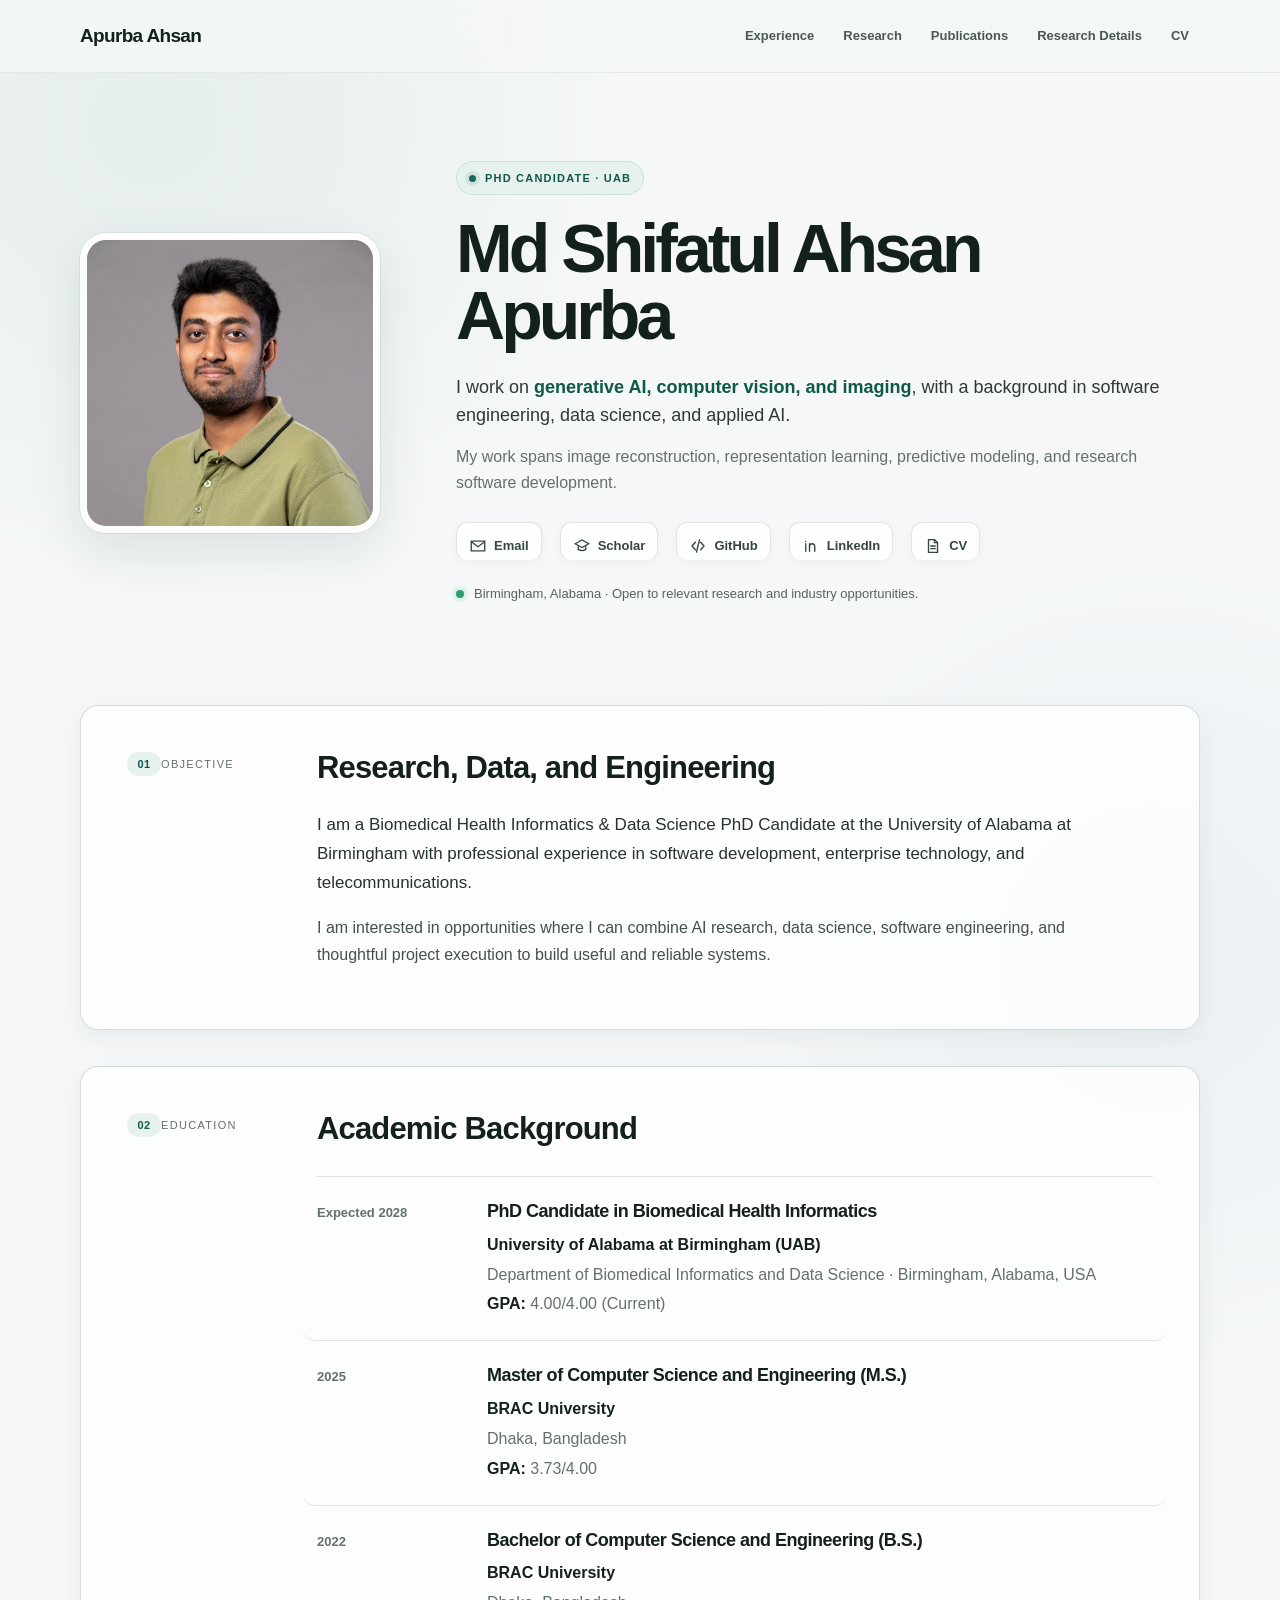
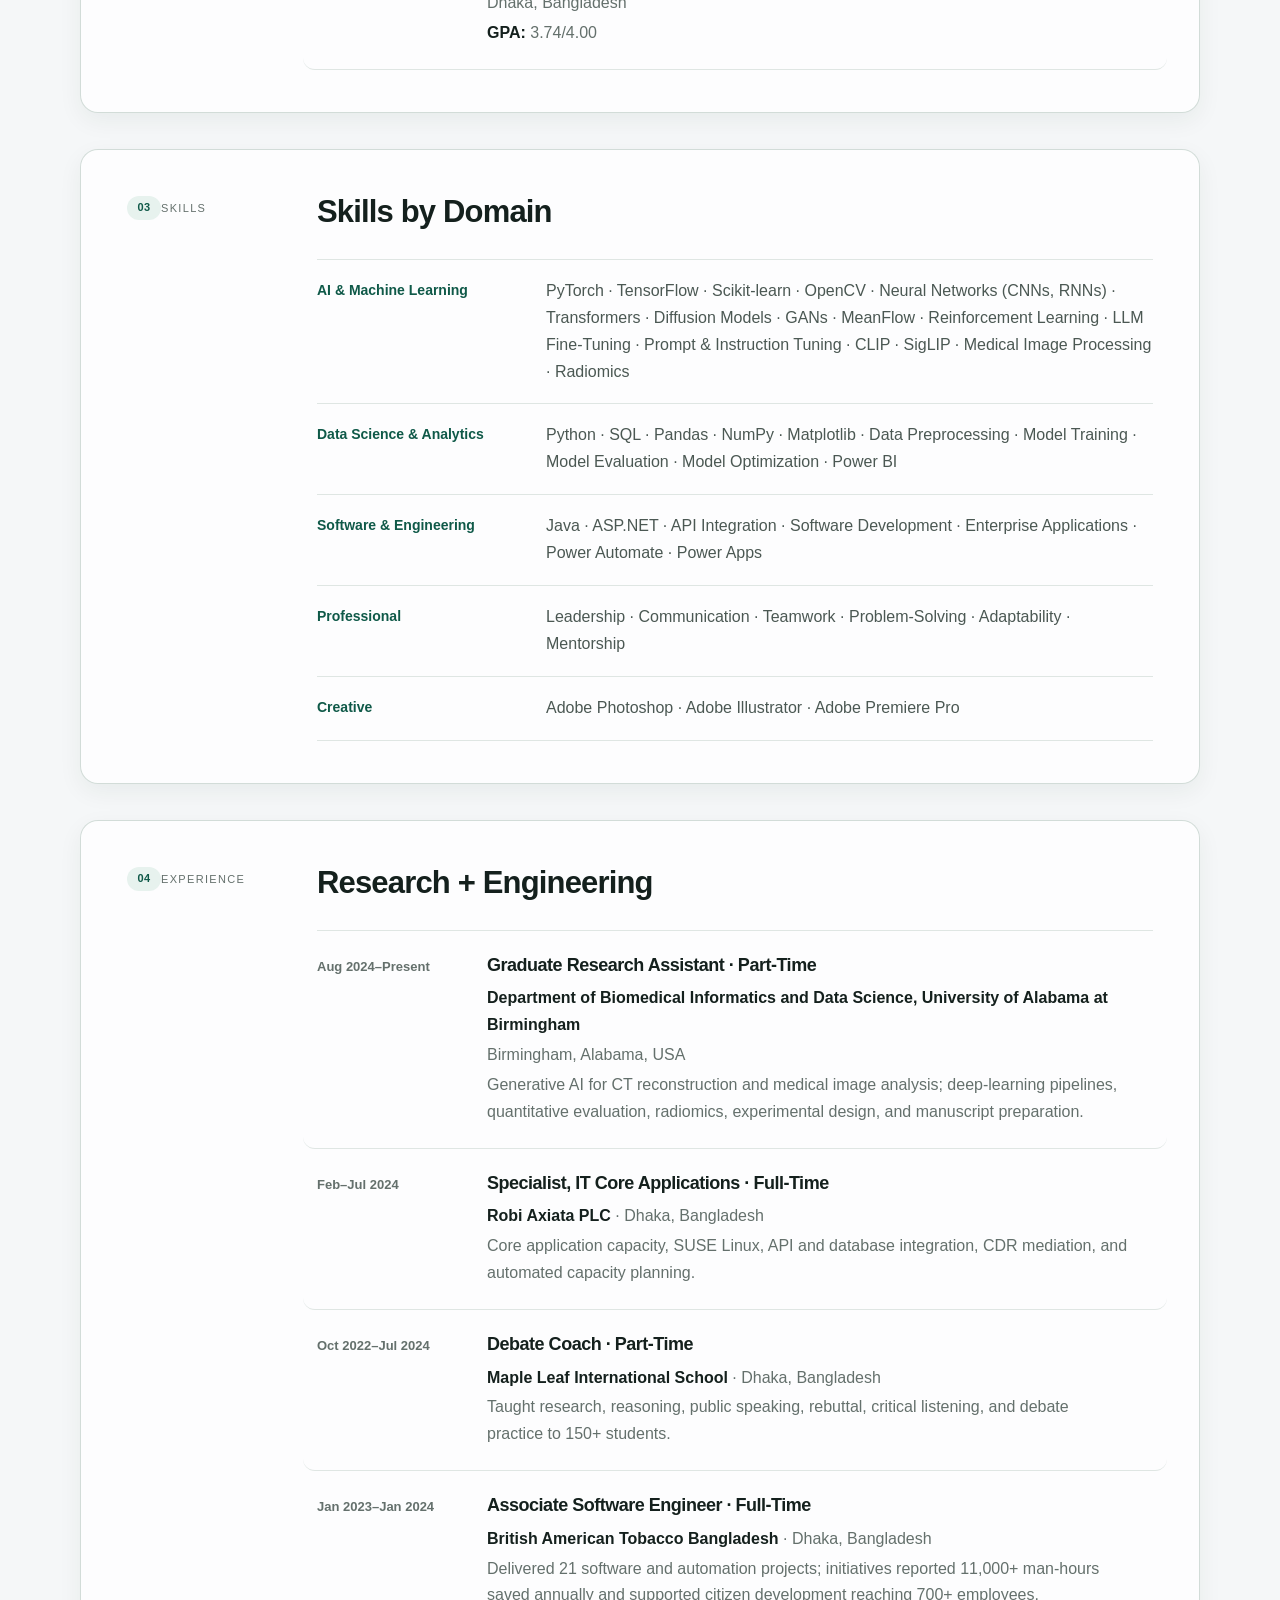
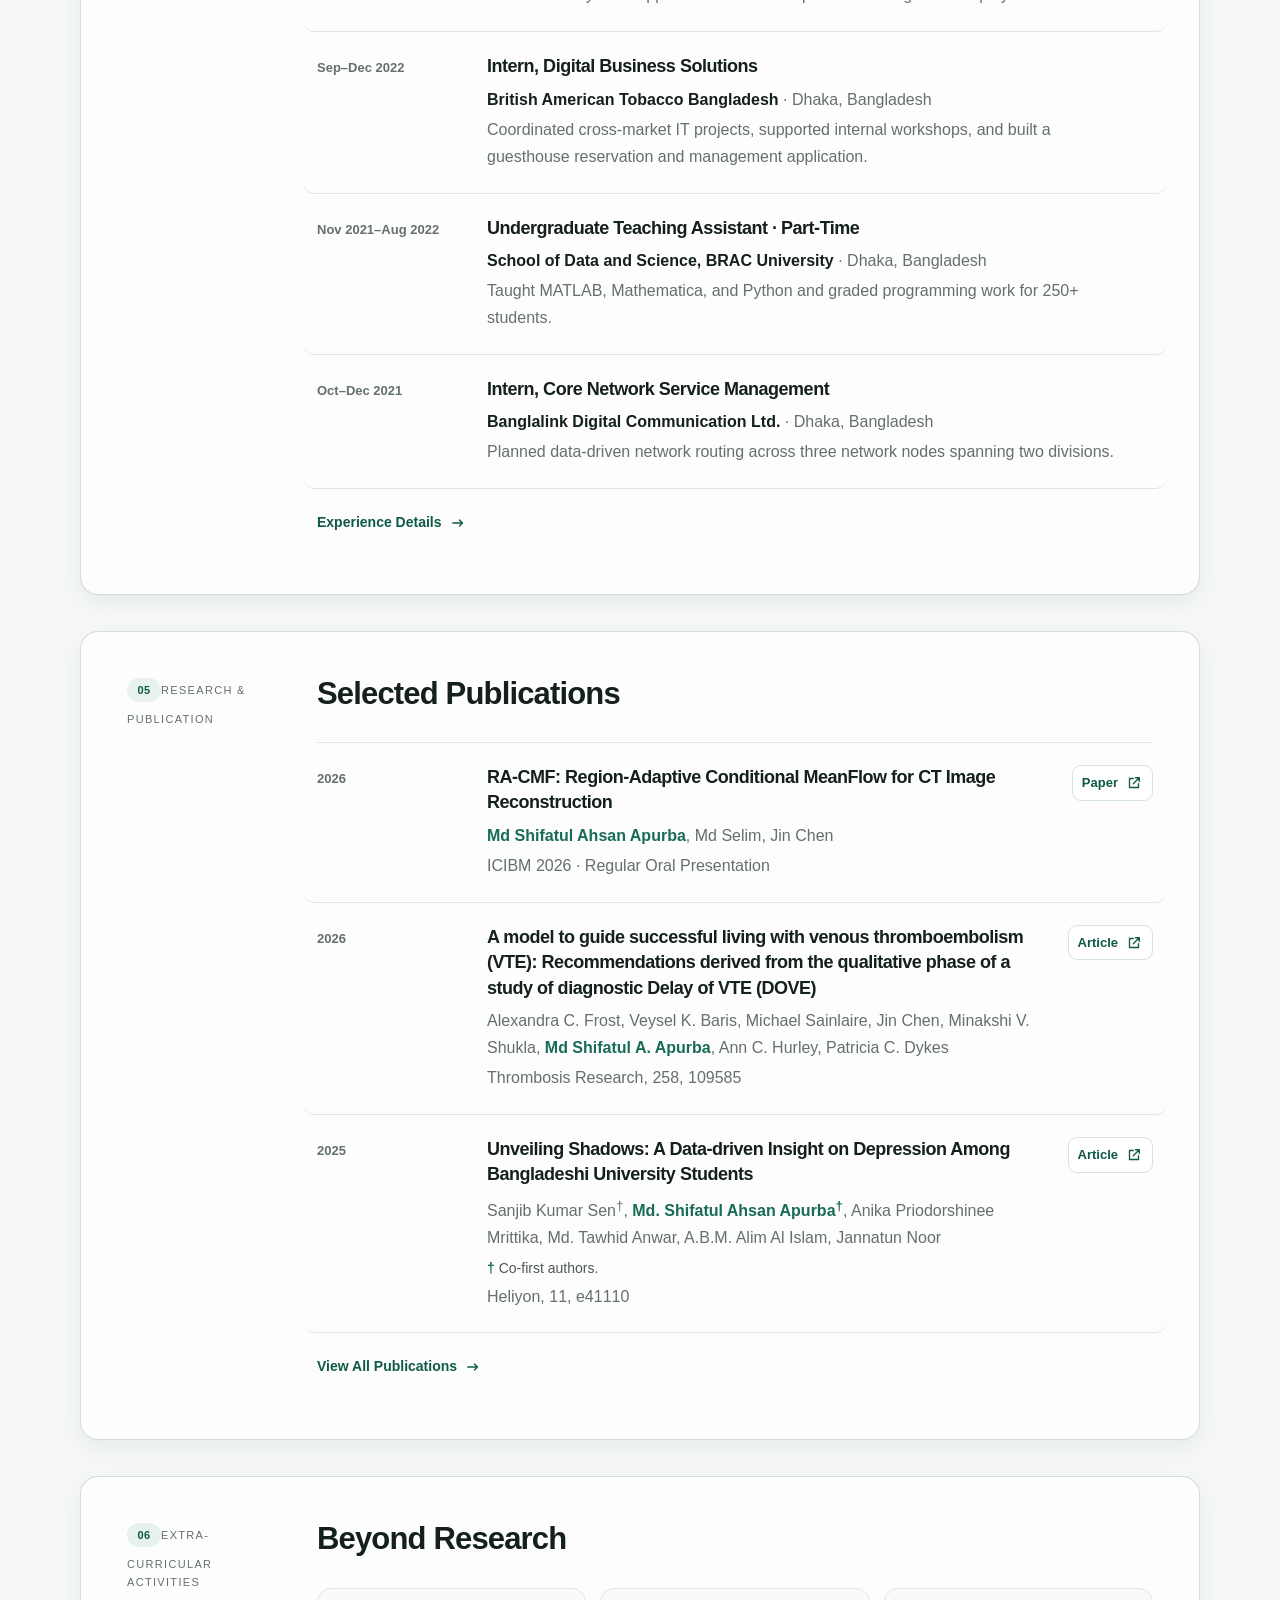
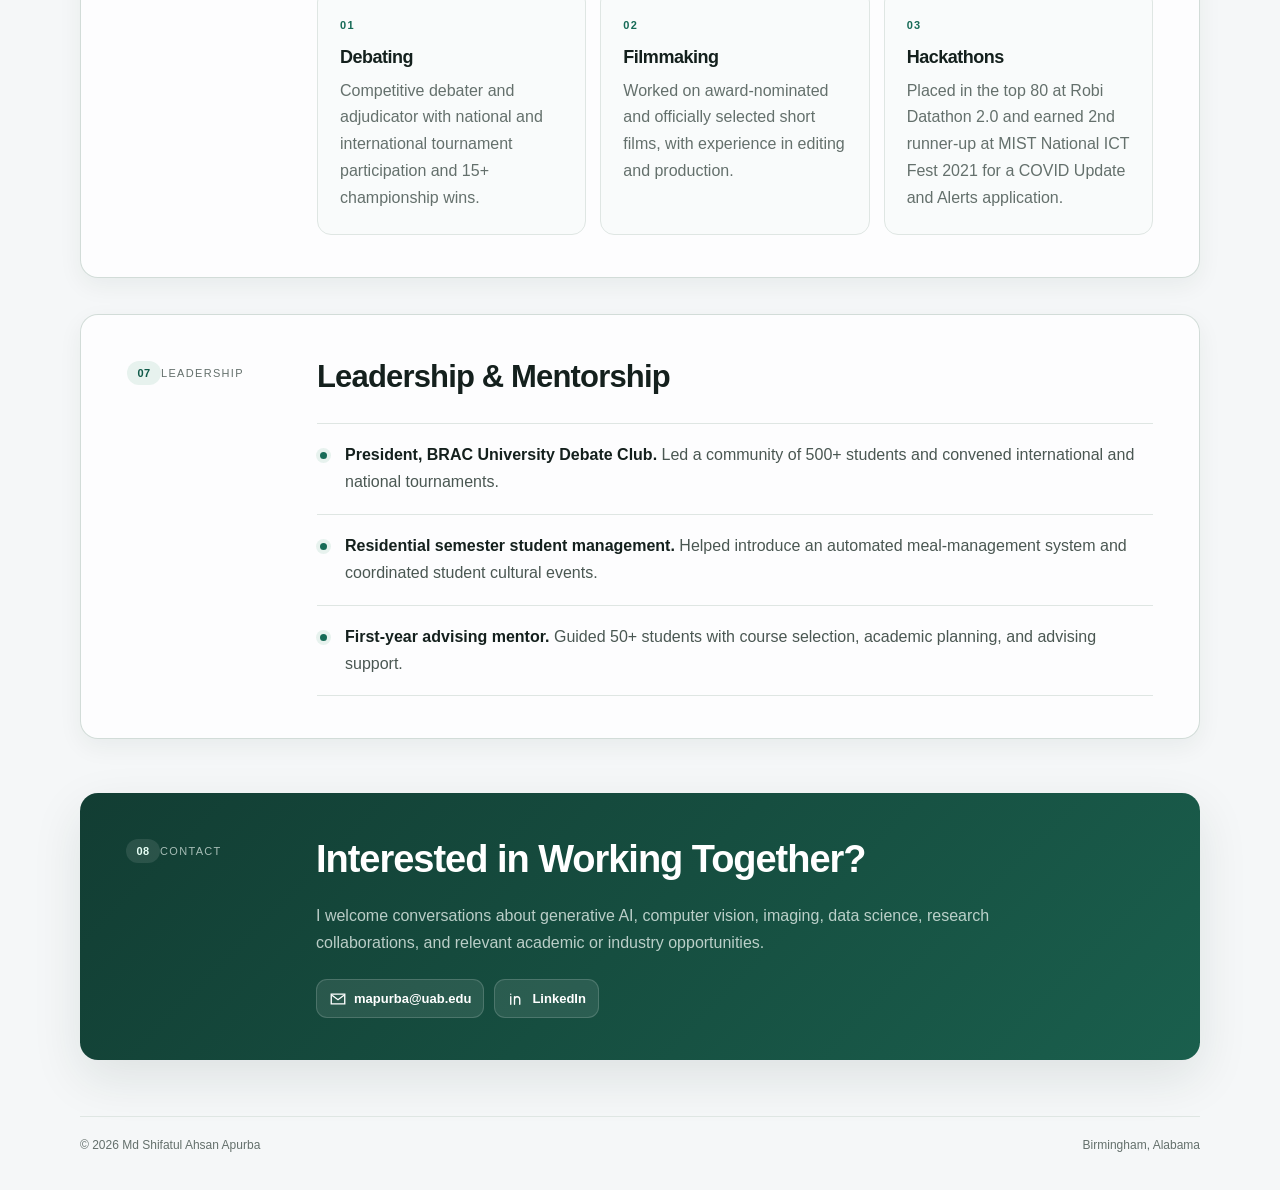
==== me/index.html @ 2e9ca7d9 "Add redirect from legacy /me path" ====
<!doctype html>
<html lang="en">
<head>
  <meta charset="utf-8">
  <meta name="viewport" content="width=device-width,initial-scale=1">
  <meta http-equiv="refresh" content="0; url=/">
  <link rel="canonical" href="https://apurba-online.github.io/">
  <meta name="robots" content="noindex">
  <title>Redirecting…</title>
  <script>
    window.location.replace('/' + window.location.search + window.location.hash);
  </script>
</head>
<body>
  <p>Redirecting to <a href="/">apurba-online.github.io</a>…</p>
</body>
</html>
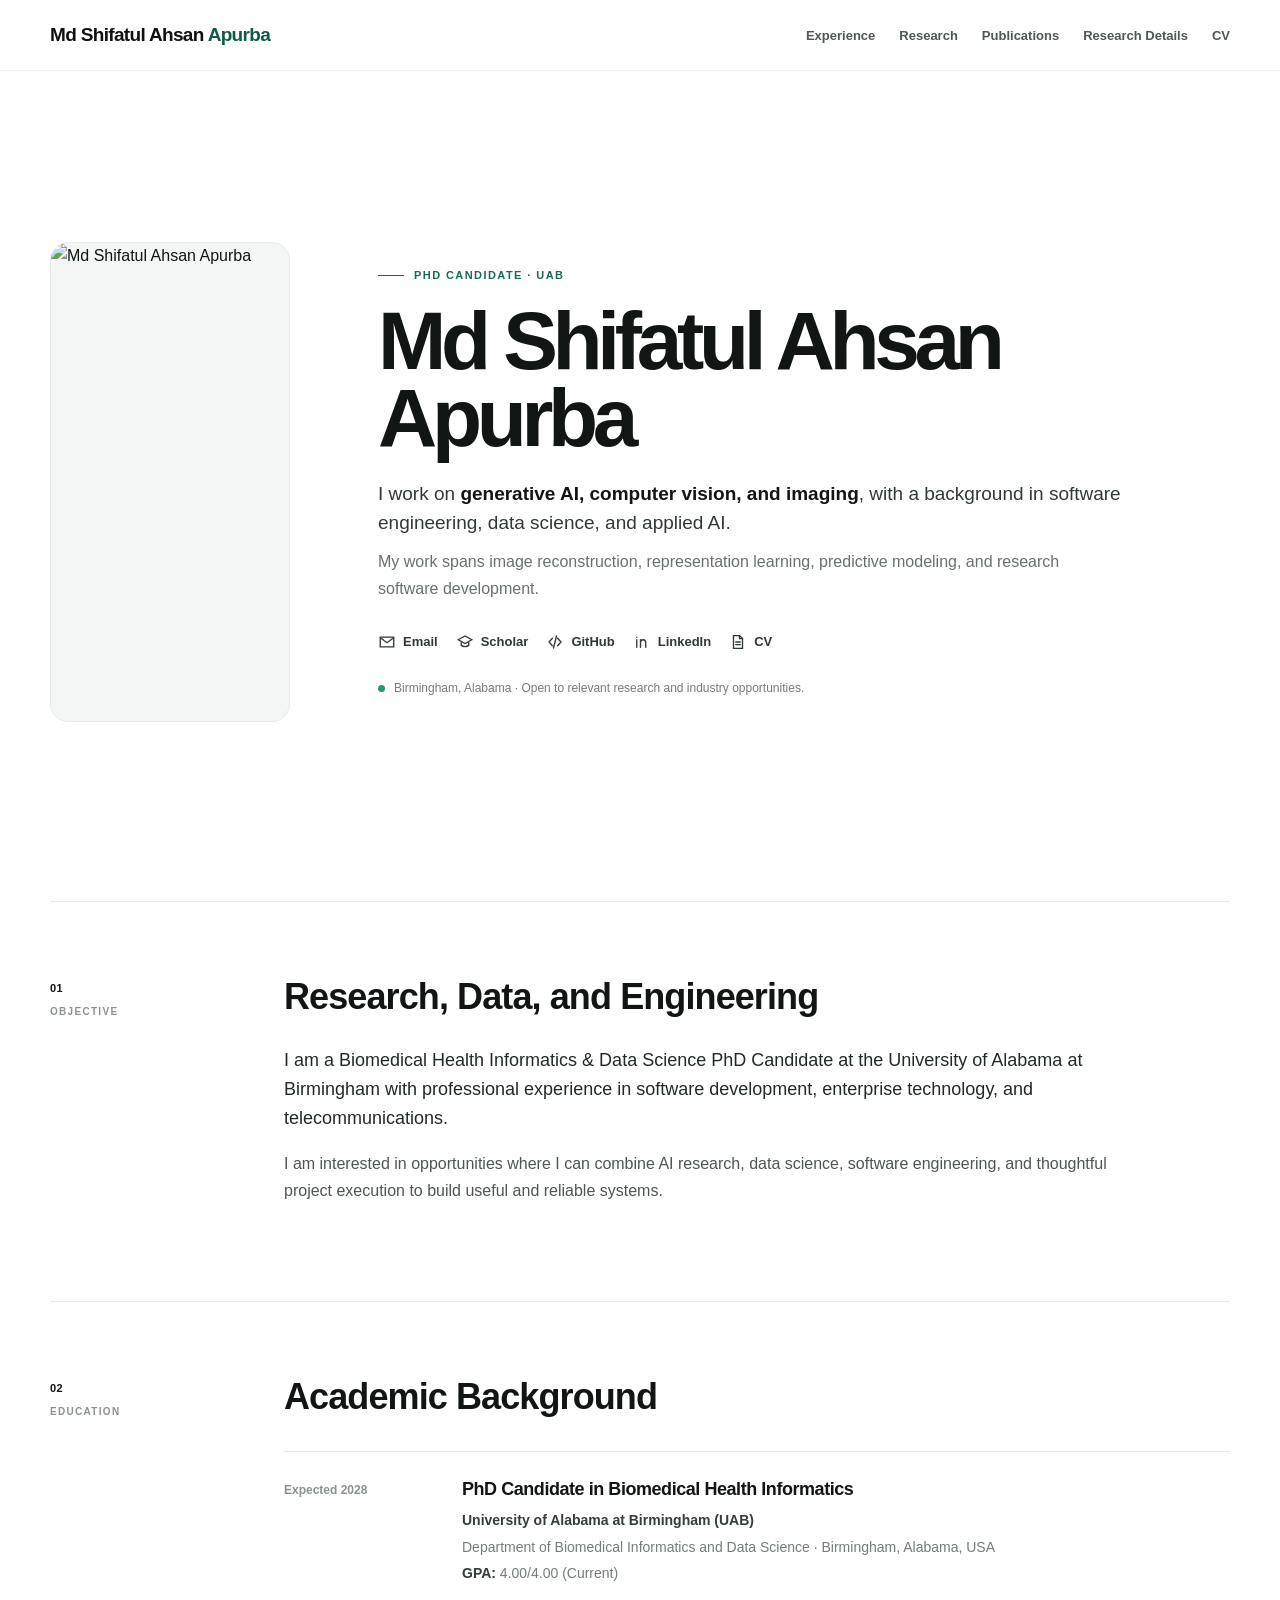
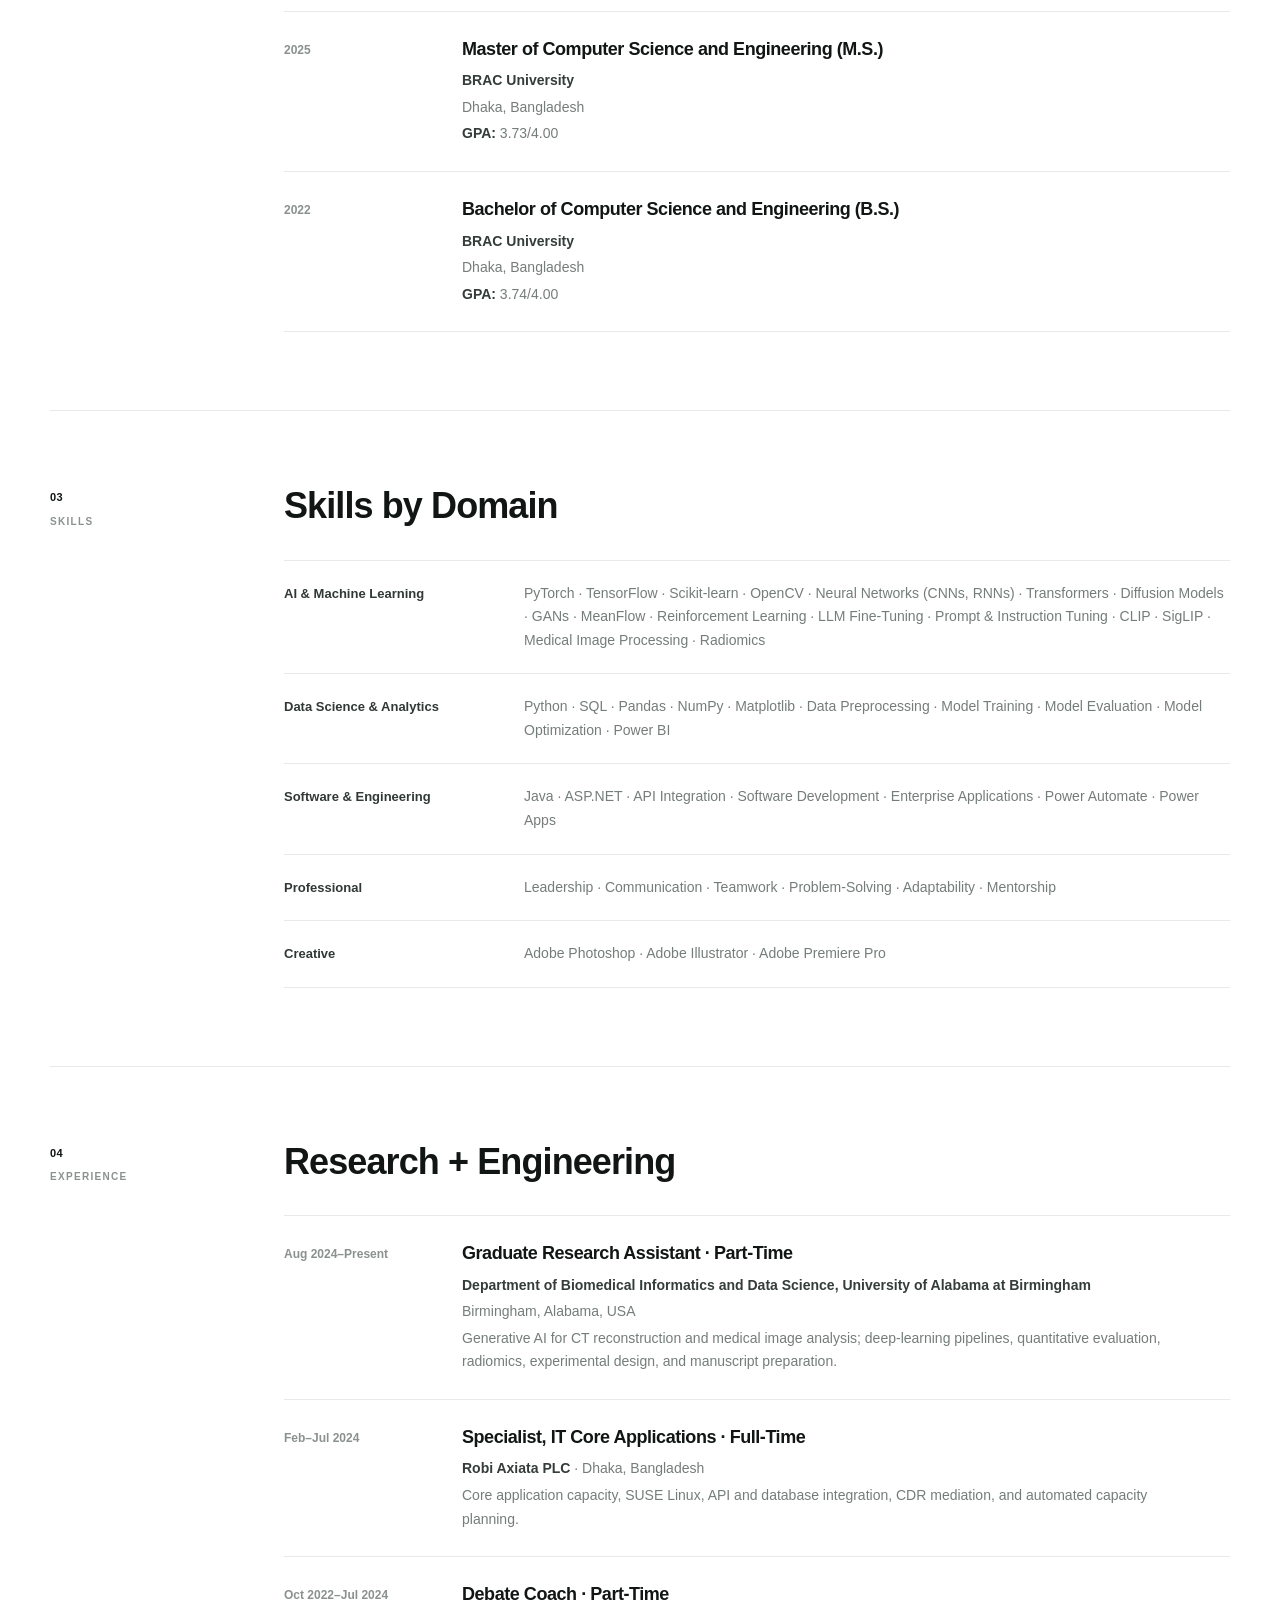
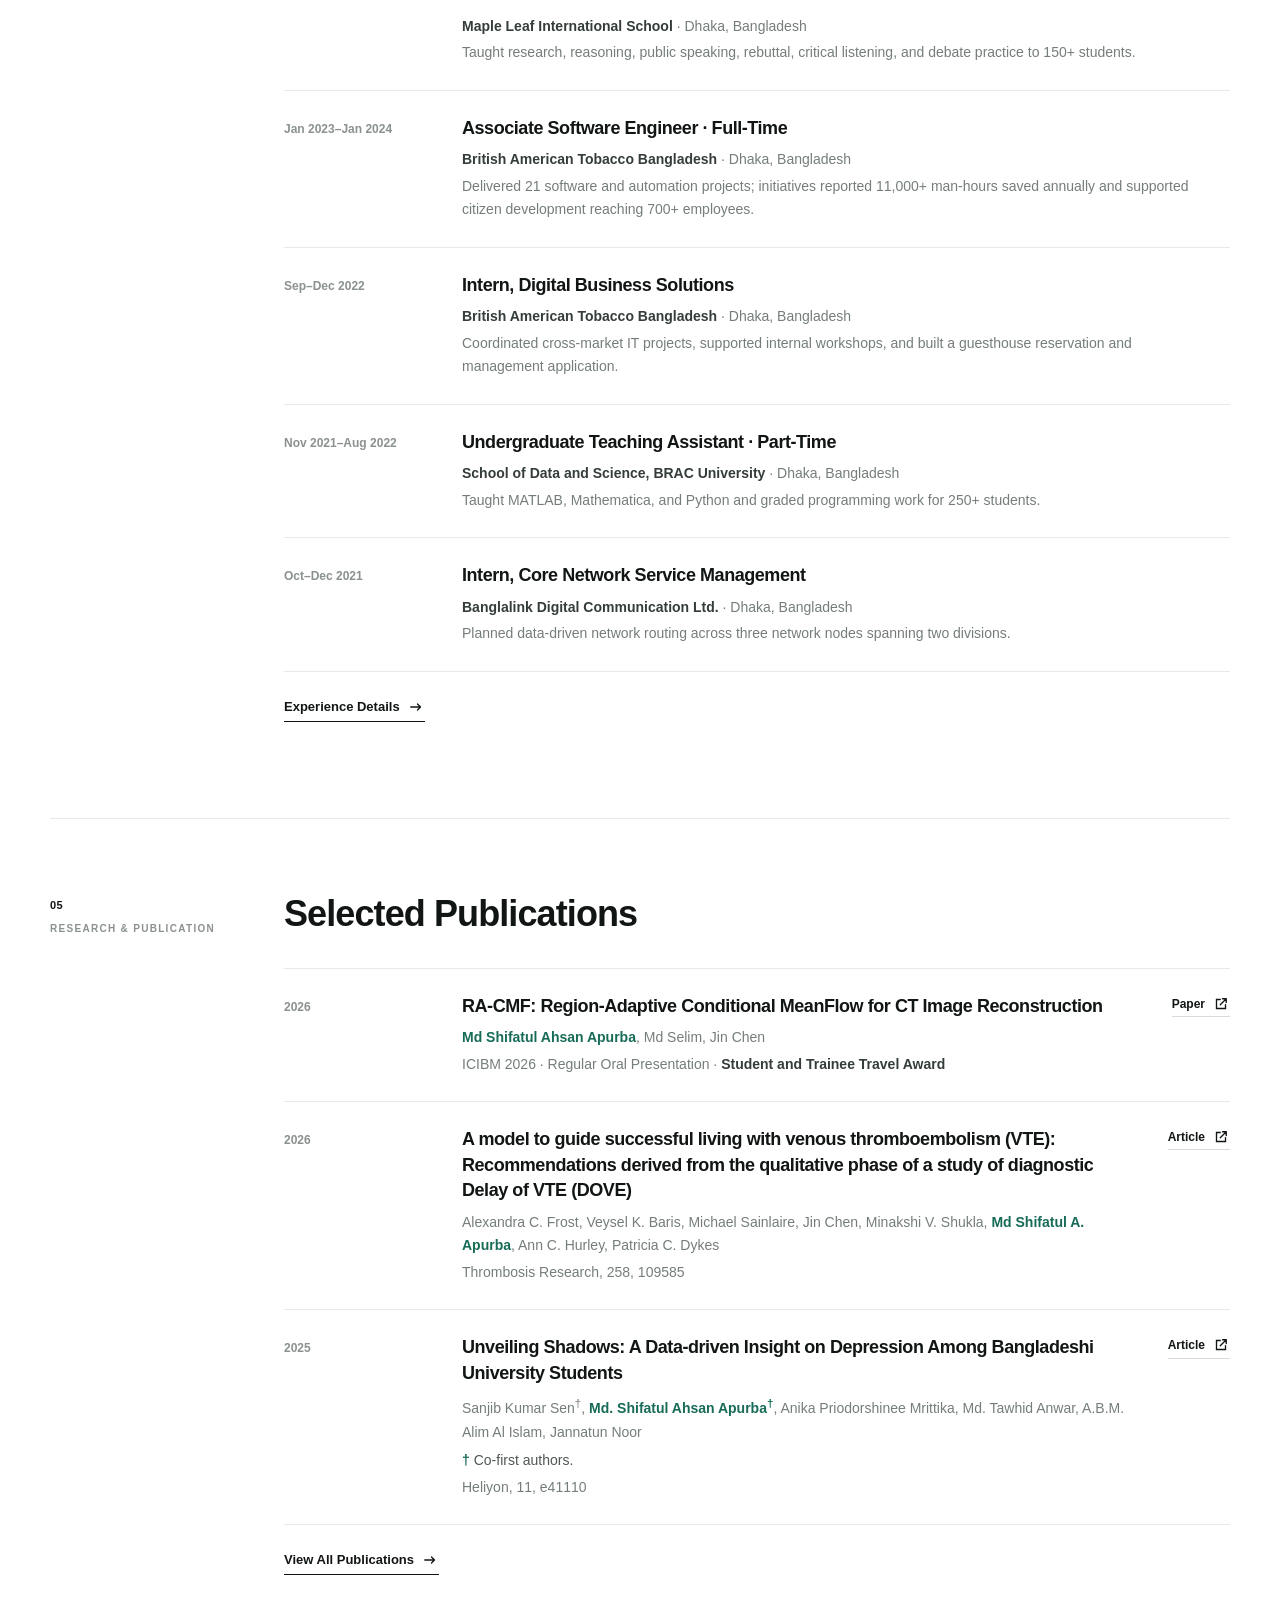
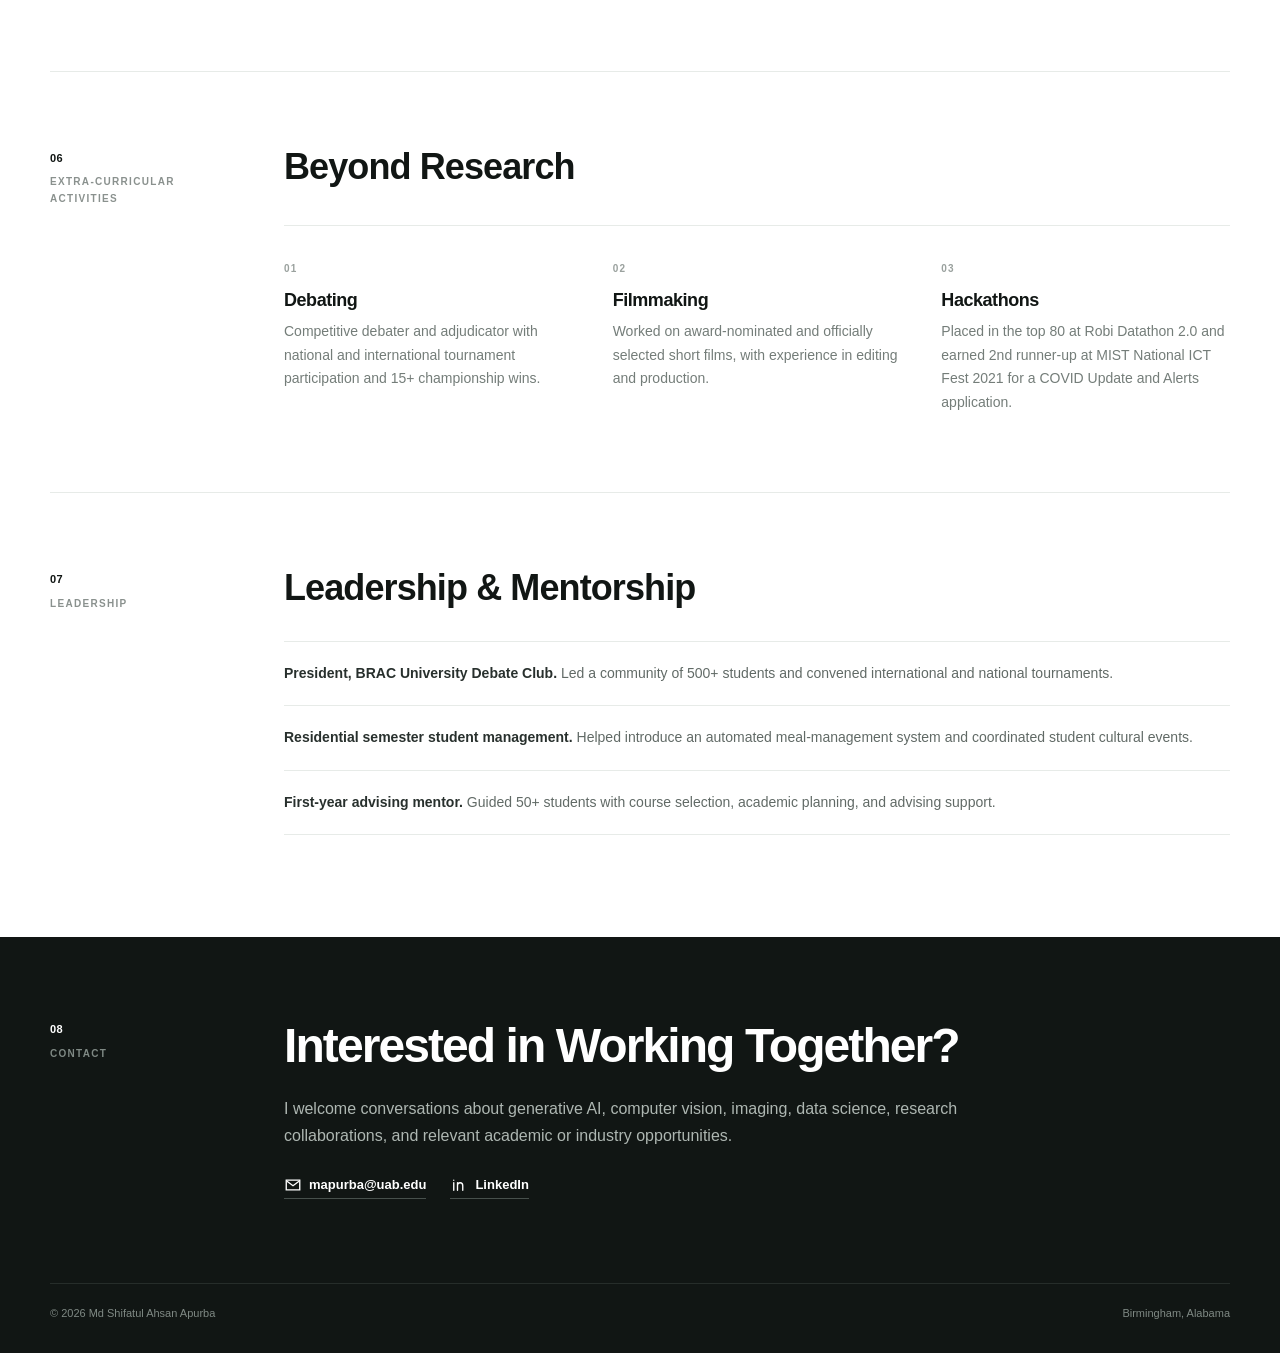
==== commit e0def855: "Site fixes: favicon, mobile nav, social previews, image references" ====
--- a/me/index.html
+++ b/me/index.html
@@ -3,6 +3,8 @@
 <head>
   <meta charset="utf-8">
   <meta name="viewport" content="width=device-width,initial-scale=1">
+  <link rel="icon" type="image/png" href="../assets/img/root/favicon.png">
+  <link rel="apple-touch-icon" href="../assets/img/root/favicon.png">
   <meta http-equiv="refresh" content="0; url=/">
   <link rel="canonical" href="https://apurba-online.github.io/">
   <meta name="robots" content="noindex">
